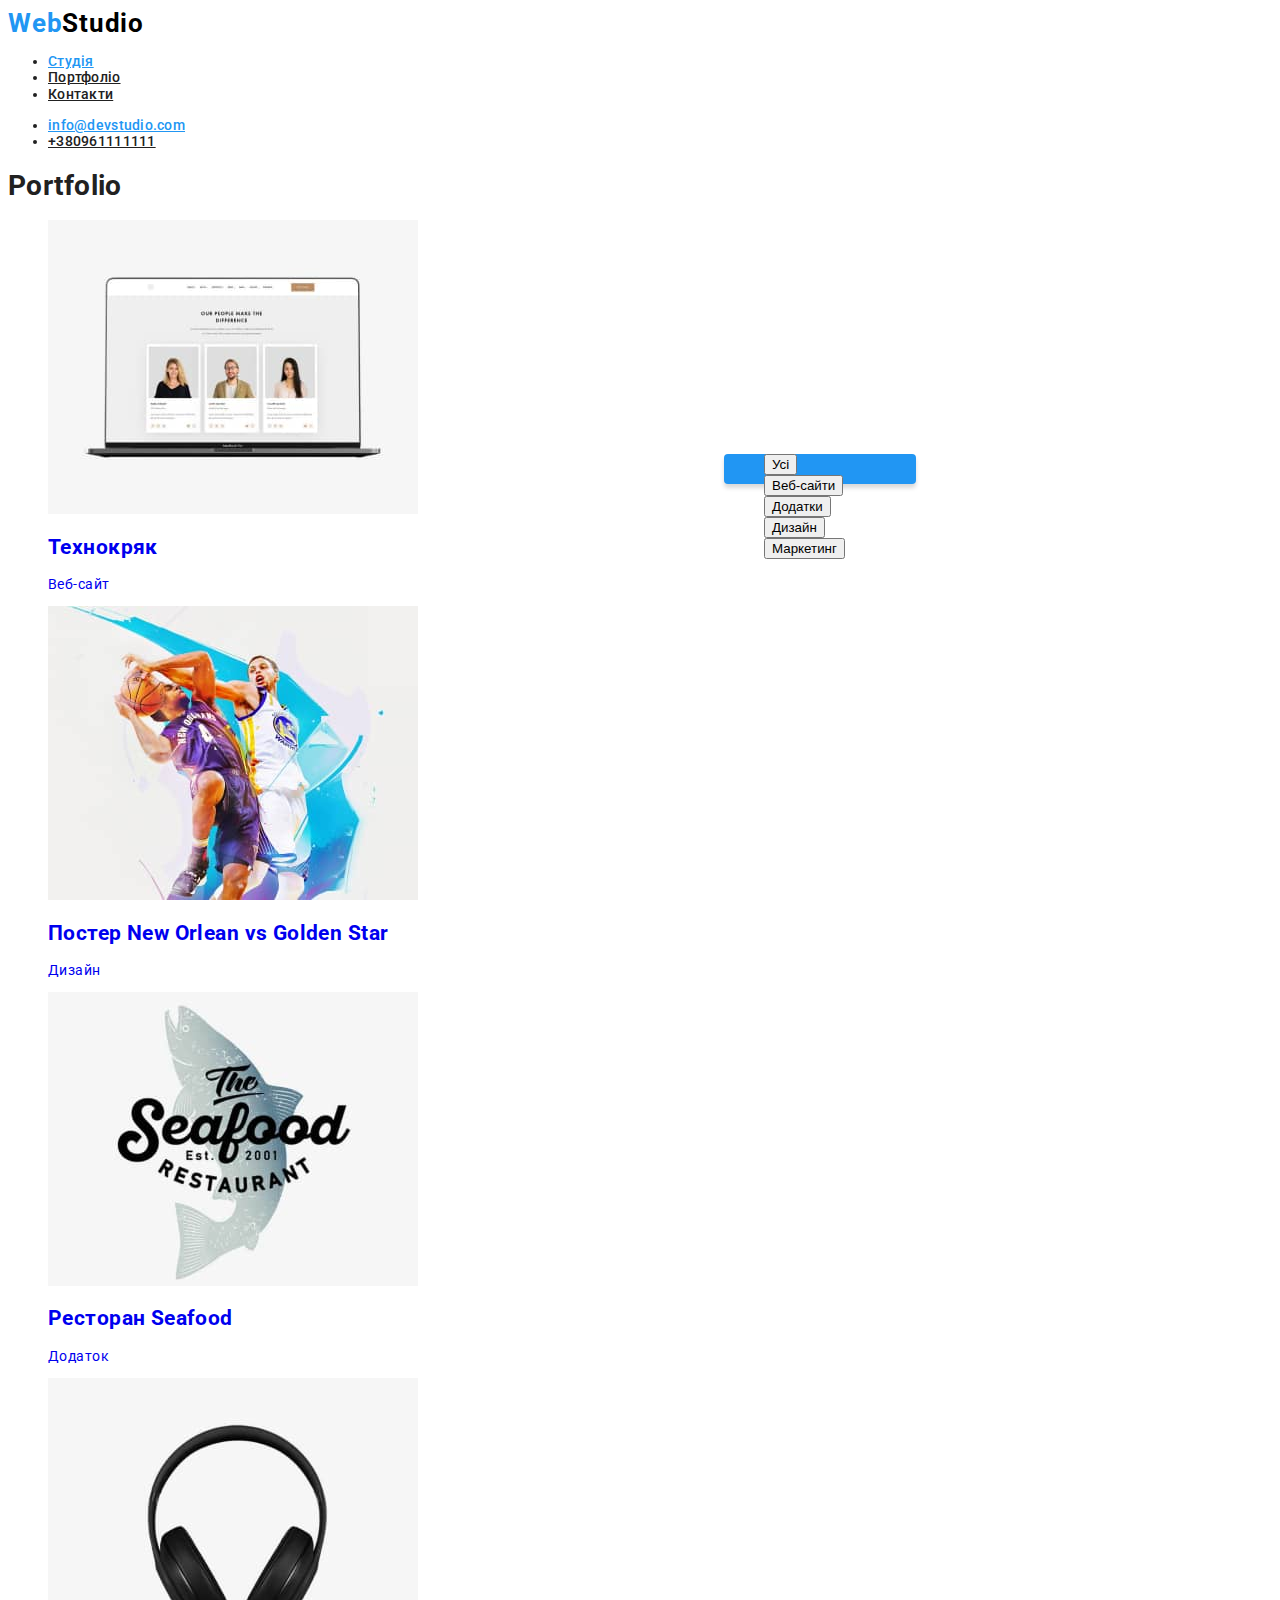
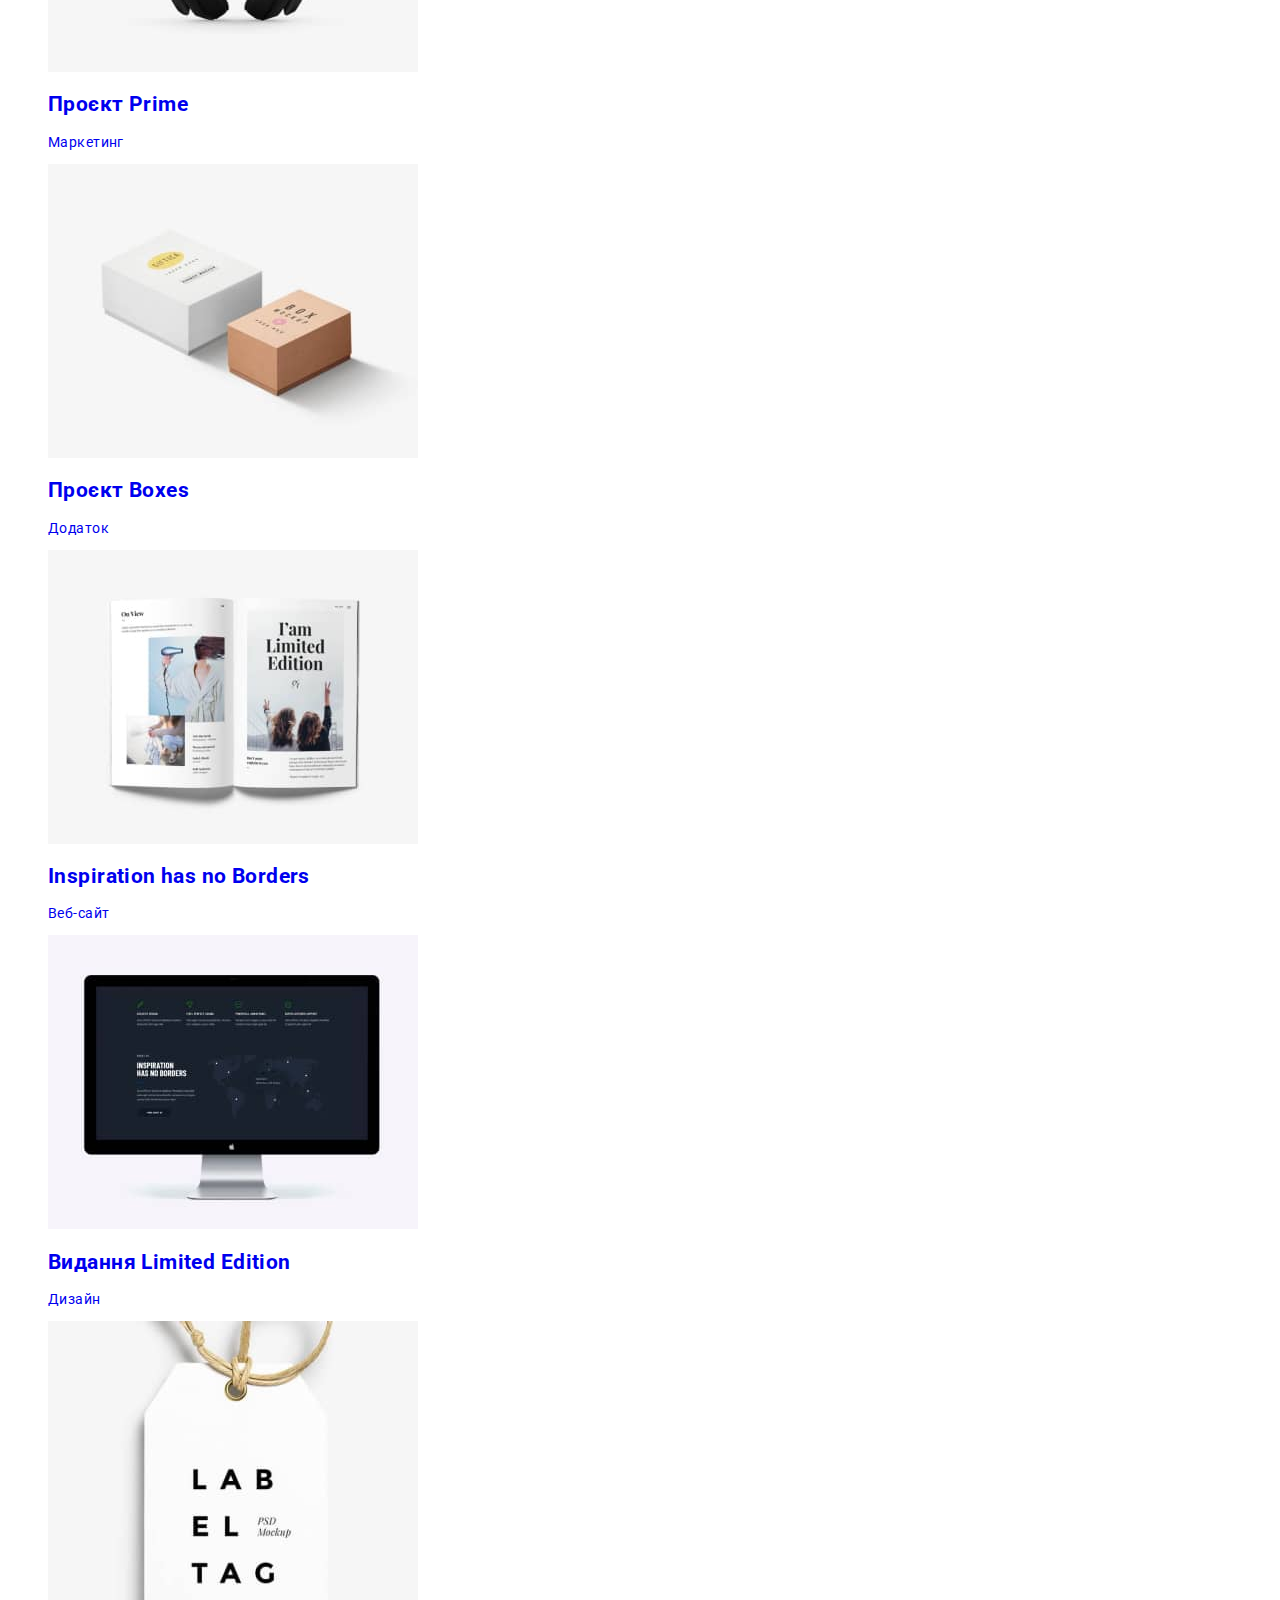
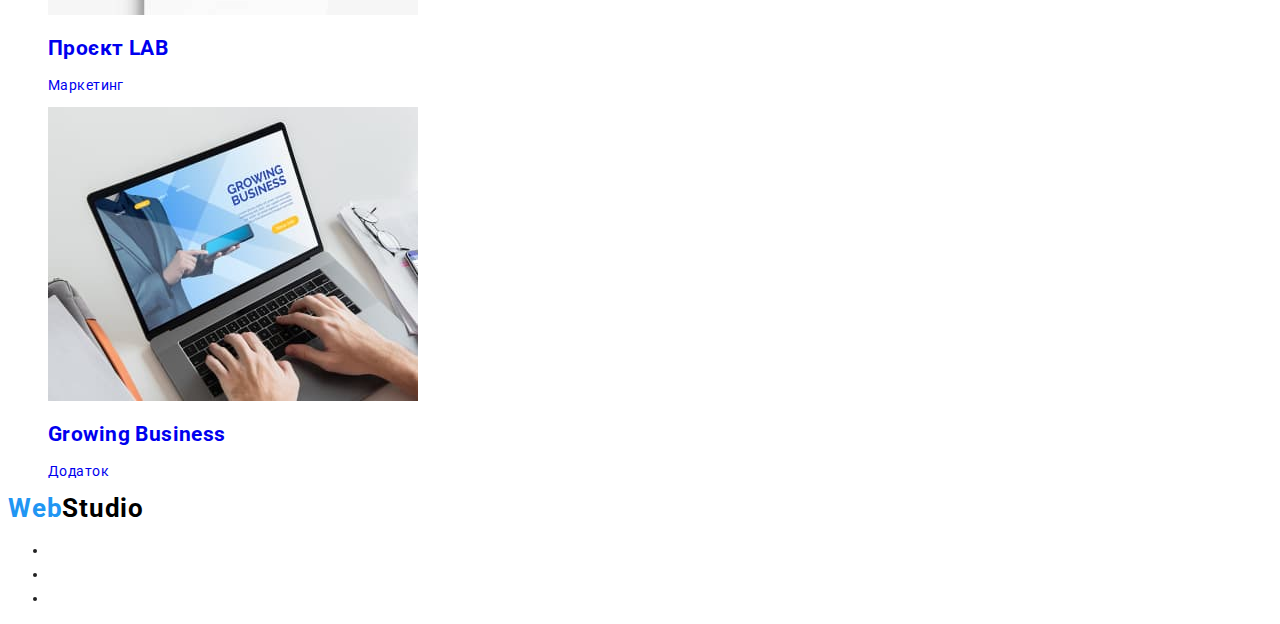
==== portfolio.html @ 4e63bd3e "new" ====
<!DOCTYPE html>
<html lang="en">
<head>
    <meta charset="UTF-8" />
    <meta http-equiv="X-UA-Compatible" content="IE=edge" />
    <meta name="viewport" content="width=device-width, initial-scale=1.0" />
    <title>WebStudio</title>
    <link rel="preconnect" href="https://fonts.googleapis.com" />
    <link rel="preconnect" href="https://fonts.gstatic.com" crossorigin />
    <link
        href="https://fonts.googleapis.com/css2?family=Raleway:wght@700&family=Roboto:wght@400;500;700;900&display=swap"
        rel="stylesheet" />
    <link rel="stylesheet" href="./css/style.css" />
</head>
<body>
    <header>
        <a class="logo" href='./index.html'>Web<span class="logoheader">Studio</span></a>
        <nav>
            <ul>
                <li><a class="lis-a" href="./index.html">Студія</a></li>
                <li><a class="lis-b" href="">Портфоліо</a></li>
                <li><a class="lis-b" href="">Контакти</a></li>
        </nav>
        <ul>
            <li><a class="lis-a" href="mailto:info@devstudio.com">info@devstudio.com</a></li>
            <li><a class="lis-b" href="tel:+380961111111">+380961111111</a></li>
        </ul>
    </header>
    <main>
        <section class="section-card link">
            <h1 class="visually-hidden">Portfolio</h1>
            <ul class="button list">
                <li><button type="button" class="button-card">Усі</button></li>
                <li><button type="button" class="button-card">Веб-сайти</button></li>
                <li><button type="button" class="button-card">Додатки</button></li>
                <li><button type="button" class="button-card">Дизайн</button></li>
                <li><button type="button" class="button-card">Маркетинг</button></li>
            </ul>
            <ul class="boxes list">
                <li class="boxes-top">
                    <a href="#" class="link">
                        <img src="./img/technoriak(1).jpg" alt="Technokrat" width="370" />
                        <h2 class="boxes-title">Технокряк</h2>
                        <p class="boxes-text">Веб-сайт</p>
                    </a>
                </li>
                <li class="boxes-top">
                    <a href="#" class="link">
                        <img src="./img/poster(1).jpg" alt="Poster" width="370" />
                        <h2 class="boxes-title">Постер New Orlean vs Golden Star</h2>
                        <p class="boxes-text">Дизайн</p>
                    </a>
                </li>
                <li class="boxes-top">
                    <a href="#" class="link">
                        <img src="./img/seafood(1).jpg" alt="Restaurant" width="370" />
                        <h2 class="boxes-title">Ресторан Seafood</h2>
                        <p class="boxes-text">Додаток</p>
                    </a>
                </li>
                <li class="boxes-top">
                    <a href="#" class="link">
                        <img src="./img/prime.jpg" alt="Headphone" width="370" />
                        <h2 class="boxes-title">Проєкт Prime</h2>
                        <p class="boxes-text">Маркетинг</p>
                    </a>
                </li>
                <li class="boxes-top">
                    <a href="#" class="link">
                        <img src="./img/boxes(1).jpg" alt="Box" width="370" />
                        <h2 class="boxes-title">Проєкт Boxes</h2>
                        <p class="boxes-text">Додаток</p>
                    </a>
                </li>
                <li class="boxes-top">
                    <a href="#" class="link">
                        <img src="./img/lemited(1).jpg" alt="Computer" width="370" />
                        <h2 class="boxes-title">Inspiration has no Borders</h2>
                        <p class="boxes-text">Веб-сайт</p>
                    </a>
                </li>
                <li class="boxes-top">
                    <a href="#" class="link">
                        <img src="./img/inspiration.jpg" alt="Edition" width="370" />
                        <h2 class="boxes-title">Видання Limited Edition</h2>
                        <p class="boxes-text">Дизайн</p>
                    </a>
                </li>
                <li class="boxes-top">
                    <a href="#" class="link">
                        <img src="./img/LAB.jpg" alt="Labet" width="370" />
                        <h2 class="boxes-title">Проєкт LAB</h2>
                        <p class="boxes-text">Маркетинг</p>
                    </a>
                </li>
                <li class="boxes-top">
                    <a href="#" class="link">
                        <img src="./img/Growing.jpg" alt="Laptop" width="370" />
                        <h2 class="boxes-title">Growing Business</h2>
                        <p class="boxes-text">Додаток</p>
                    </a>
                </li>
            </ul>
            </section>
            </main>
            <footer>
                <a class="logo" href='./index.html'>Web<span class="logoheader">Studio</span></a>
                <address>
                    <ul>
                        <li> <a class="street" href="https://goo.gl/maps/SQMBnQ5JrjQnpqjb7" target="_blank"
                                rel="noreferrer noopener">м. Київ, пр-т Лесі Українки,26</a></li>
                        <li><a class="contact" href="mailto:info@devstudio.com">info@devstudio.com</a></li>
                        <li><a class="contact" href="tel:+380961111111">+380961111111</a></li>
                    </ul>
                </address>
            </footer>
            </body>
          </html>
---- css/style.css ----
body {
    font-family: 'Roboto', sans-serif;
    background-color: #FFFFFF;
    color: #212121;
    font-size: 14px;
    letter-spacing: 0.03em;
}
/*HEADER*/
.link {
    text-decoration: none;
}
.list {
    list-style: none;
}
.logo {
        font-weight: 700;
        font-size: 26px;
        line-height: 31px;
        letter-spacing: 0.03em;
        color: #2196F3;
        text-decoration: none;
}
.logos {
    position: absolute;
        width: 145px;
        height: 31px;
        left: 215px;
        top: 24px;
} 
.logoheader {
        font-weight: 700;
        font-size: 26px;
        line-height: 31px;
        letter-spacing: 0.03em;
        color: #000000
}
.lis-p {
    position: absolute;
        width: 72px;
        height: 16px;
        left: 548px;
        top: 32px;
}
.lis-s {
    position: absolute;
        width: 45px;
        height: 16px;
        left: 453px;
        top: 32px;
}
.lis-b {
    font-weight: 500;
        font-size: 14px;
        line-height: 1.14;
        letter-spacing: 0.02em;
    color: #212121;
}
.contact-style {
    position: absolute;
        width: 64px;
        height: 16px;
        left: 670px;
        top: 32px;
}
.mail-s {
    position: absolute;
        width: 135px;
        height: 16px;
        left: 1078px;
        top: 32px;
}
.phone-s {
    position: absolute;
        width: 122px;
        height: 16px;
        left: 1263px;
        top: 32px;
}
.lis-a {
    font-weight: 500;
        font-size: 14px;
        line-height: 16px;
        letter-spacing: 0.02em;
    color: #2196F3;
}
.lis-c {
    font-weight: 500;
        font-size: 14px;
        line-height: 16px;
        letter-spacing: 0.02em;
    color: #757575;
    /*main*/
}
.efect {
    font-weight: 900;
        font-size: 44px;
        line-height: 60px;
        text-align: center;
        letter-spacing: 0.06em;
        text-transform: uppercase;
    color: #FFFFFF;
    position: absolute;
        width: 696px;
        height: 120px;
        left: 452px;
        top: 280px;
}
.main-s {
    position: absolute;
        width: 1600px;
        height: 600px;
        left: 0px;
        top: 80px;
    background: #2F303A;
}
.button {
    width: 216px;
        height: 50px;
        left: 692px;
        top: 430px;
        background: #2196F3;
        box-shadow: 0px 4px 4px rgba(0, 0, 0, 0.15);
        border-radius: 4px;
        cursor: pointer;
        position: absolute;
            width: 152px;
            height: 30px;
            left: 724px;
            top: 440px;
}
.benefits-atantion {
position: absolute;
    width: 270px;
    height: 16px;
    left: 215px;
    top: 774px;
    font-family: 'Roboto';
    font-style: normal;
    font-weight: 700;
    font-size: 14px;
    line-height: 16px;
    letter-spacing: 0.03em;
    text-transform: uppercase;
    color: #212121;
}
.about-benefits-atantion {
    position: absolute;
        width: 270px;
        height: 72px;
        left: 215px;
        top: 800px;
        font-family: 'Roboto';
        font-style: normal;
        font-weight: 400;
        font-size: 14px;
        line-height: 1,71px;
        /* or 171% */
        letter-spacing: 0.03em;
        color: #757575;
}
.benefits-t {
    position: absolute;
        width: 270px;
        height: 16px;
        left: 515px;
        top: 774px;
        font-family: 'Roboto';
        font-style: normal;
        font-weight: 700;
        font-size: 14px;
        line-height: 16px;
        letter-spacing: 0.03em;
        text-transform: uppercase;
        color: #212121;
}
.about-benefits-time {
    position: absolute;
        width: 270px;
        height: 48px;
        left: 515px;
        top: 800px;
    
        font-family: 'Roboto';
        font-style: normal;
        font-weight: 400;
        font-size: 14px;
        line-height: 24px;
        /* or 171% */
     letter-spacing: 0.03em;
     color: #757575;
}
.benefits-p {
position: absolute;
    width: 270px;
    height: 16px;
    left: 815px;
    top: 774px;
    font-family: 'Roboto';
    font-style: normal;
    font-weight: 700;
    font-size: 14px;
    line-height: 16px;
    letter-spacing: 0.03em;
    text-transform: uppercase;
    color: #212121;
}
.about-benefits-plan {
    position: absolute;
        width: 270px;
        height: 48px;
        left: 815px;
        top: 800px;
        font-family: 'Roboto';
        font-style: normal;
        font-weight: 400;
        font-size: 14px;
        line-height: 24px;
        /* or 171% */
    letter-spacing: 0.03em;
    color: #757575;
}
.benefits-tech {
    position: absolute;
        width: 270px;
        height: 16px;
        left: 1115px;
        top: 774px;
        font-family: 'Roboto';
        font-style: normal;
        font-weight: 700;
        font-size: 14px;
        line-height: 16px;
        letter-spacing: 0.03em;
        text-transform: uppercase;
        color: #212121;
}
.about-benefits-tech {
    position: absolute;
        width: 270px;
        height: 72px;
        left: 1115px;
        top: 800px;
    font-family: 'Roboto';
        font-style: normal;
        font-weight: 400;
        font-size: 14px;
        line-height: 24px;
        /* or 171% */
    letter-spacing: 0.03em;
    color: #757575;
}
.doing {
    position: absolute;
        width: 366px;
        height: 42px;
        left: 617px;
        top: 966px;
    font-family: 'Roboto';
        font-style: normal;
        font-weight: 700;
        font-size: 36px;
        line-height: 42px;
        text-align: center;
        letter-spacing: 0.03em;
    color: #212121;
}
.fot {
    position: absolute;
        width: 370px;
        height: 294px;
        left: 215px;
        top: 1058px;
    background: url(close-up-image-programer-working-his-desk-office_1098-18707.jpg);
        mix-blend-mode: normal;
}
.fot1 {
    position: absolute;
        width: 370px;
        height: 294px;
        left: 615px;
        top: 1058px;
     background: url(web-ui-designers-are-developing-application-smartphones-team-creators-is-working-interface-mobile-phones_8119-2713.jpg);
}
.fot2 {
    position: absolute;
        width: 370px;
        height: 294px;
        left: 1015px;
        top: 1058px;
     background: url(creative-artist-web-design-with-working-colour-selection-graphic-tablet_35674-1119.jpg);
}
.team-our {
position: absolute;
    width: 264px;
    height: 42px;
    left: 668px;
    top: 1540px;
font-family: 'Roboto';
    font-style: normal;
    font-weight: 700;
    font-size: 36px;
    line-height: 42px;
    text-align: center;
    letter-spacing: 0.03em;
color: #212121;
}
.ihor {
    position: absolute;
        width: 270px;
        height: 260px;
        left: 215px;
        top: 1632px;
    background: url(4853.jpg);
        border-radius: 0px;
}
.first-name-i {
    position: absolute;
        width: 129px;
        height: 19px;
        left: 286px;
        top: 1922px;
    font-family: 'Roboto';
        font-style: normal;
        font-weight: 500;
        font-size: 16px;
        line-height: 19px;
        /* identical to box height */
    text-align: center;
        letter-spacing: 0.03em;
    color: #212121;
}
.about-name-i {
position: absolute;
    width: 130px;
    height: 19px;
    left: 285px;
    top: 1951px;
font-family: 'Roboto';
    font-style: normal;
    font-weight: 400;
    font-size: 16px;
    line-height: 19px;
    /* identical to box height */
 text-align: center;
    letter-spacing: 0.03em;
 color: #757575;
}
.helga {
    position: absolute;
        width: 270px;
        height: 260px;
        left: 515px;
        top: 1632px;
    background: url(5844);
        border-radius: 0px;
}
.first-name-h {
    position: absolute;
        width: 104px;
        height: 19px;
        left: 598px;
        top: 1922px;
    font-family: 'Roboto';
        font-style: normal;
        font-weight: 500;
        font-size: 16px;
        line-height: 19px;
        /* identical to box height */
     text-align: center;
        letter-spacing: 0.03em;
     color: #212121;
}
.about-name-h {
    position: absolute;
        width: 147px;
        height: 19px;
        left: 577px;
        top: 1951px;
    font-family: 'Roboto';
        font-style: normal;
        font-weight: 400;
        font-size: 16px;
        line-height: 19px;
        /* identical to box height */
    text-align: center;
        letter-spacing: 0.03em;
    color: #757575;
}
.mykola {
    position: absolute;
        width: 270px;
        height: 260px;
        left: 815px;
        top: 1632px;
    background: url(16166.jpg);
        border-radius: 0px;
}
.first-name-m {
    position: absolute;
        width: 130px;
        height: 19px;
        left: 885px;
        top: 1922px;
    font-family: 'Roboto';
        font-style: normal;
        font-weight: 500;
        font-size: 16px;
        line-height: 19px;
        /* identical to box height */
    text-align: center;
        letter-spacing: 0.03em;
    color: #212121;
}
.about-name-m {
    position: absolute;
        width: 76px;
        height: 19px;
        left: 912px;
        top: 1951px;
    font-family: 'Roboto';
        font-style: normal;
        font-weight: 400;
        font-size: 16px;
        line-height: 19px;
        /* identical to box height */
     text-align: center;
        letter-spacing: 0.03em;
    color: #757575;
}
.myhailo {
    position: absolute;
        width: 270px;
        height: 260px;
        left: 1115px;
        top: 1632px;
    background: url(2968);
        border-radius: 0px;
}
.first-name-my {
    position: absolute;
        width: 145px;
        height: 19px;
        left: 1178px;
        top: 1922px;
    font-family: 'Roboto';
        font-style: normal;
        font-weight: 500;
        font-size: 16px;
        line-height: 19px;
        /* identical to box height */
    text-align: center;
        letter-spacing: 0.03em;
    color: #212121;
}
.about-name-my {
    position: absolute;
        width: 87px;
        height: 19px;
        left: 1207px;
        top: 1951px;
    font-family: 'Roboto';
        font-style: normal;
        font-weight: 400;
        font-size: 16px;
        line-height: 19px;
        /* identical to box height */
    text-align: center;
        letter-spacing: 0.03em;
    color: #757575;
}
    
/*FOOTER*/
.color-footer {
    position: absolute;
        width: 1600px;
        height: 252px;
        left: 0px;
        top: 2094px;
    background: #2F303A;
}
.street {
    font-weight: 400;
        font-size: 14px;
        line-height: 24px;
        letter-spacing: 0.03em;
    color: #FFFFFF;
}
.contact {
    font-weight: 400;
        font-size: 14px;
        line-height: 24px;
        letter-spacing: 0.03em;
    color: rgba(255, 255, 255, 0.6);
}
.street-s {
    position: absolute;
        width: 231px;
        height: 21px;
        left: 215px;
        top: 2205px;
    font-family: 'Roboto';
        font-style: normal;
        font-weight: 400;
        font-size: 14px;
        line-height: 24px;
        /* or 171% */
    letter-spacing: 0.03em;
    color: #FFFFFF;
}
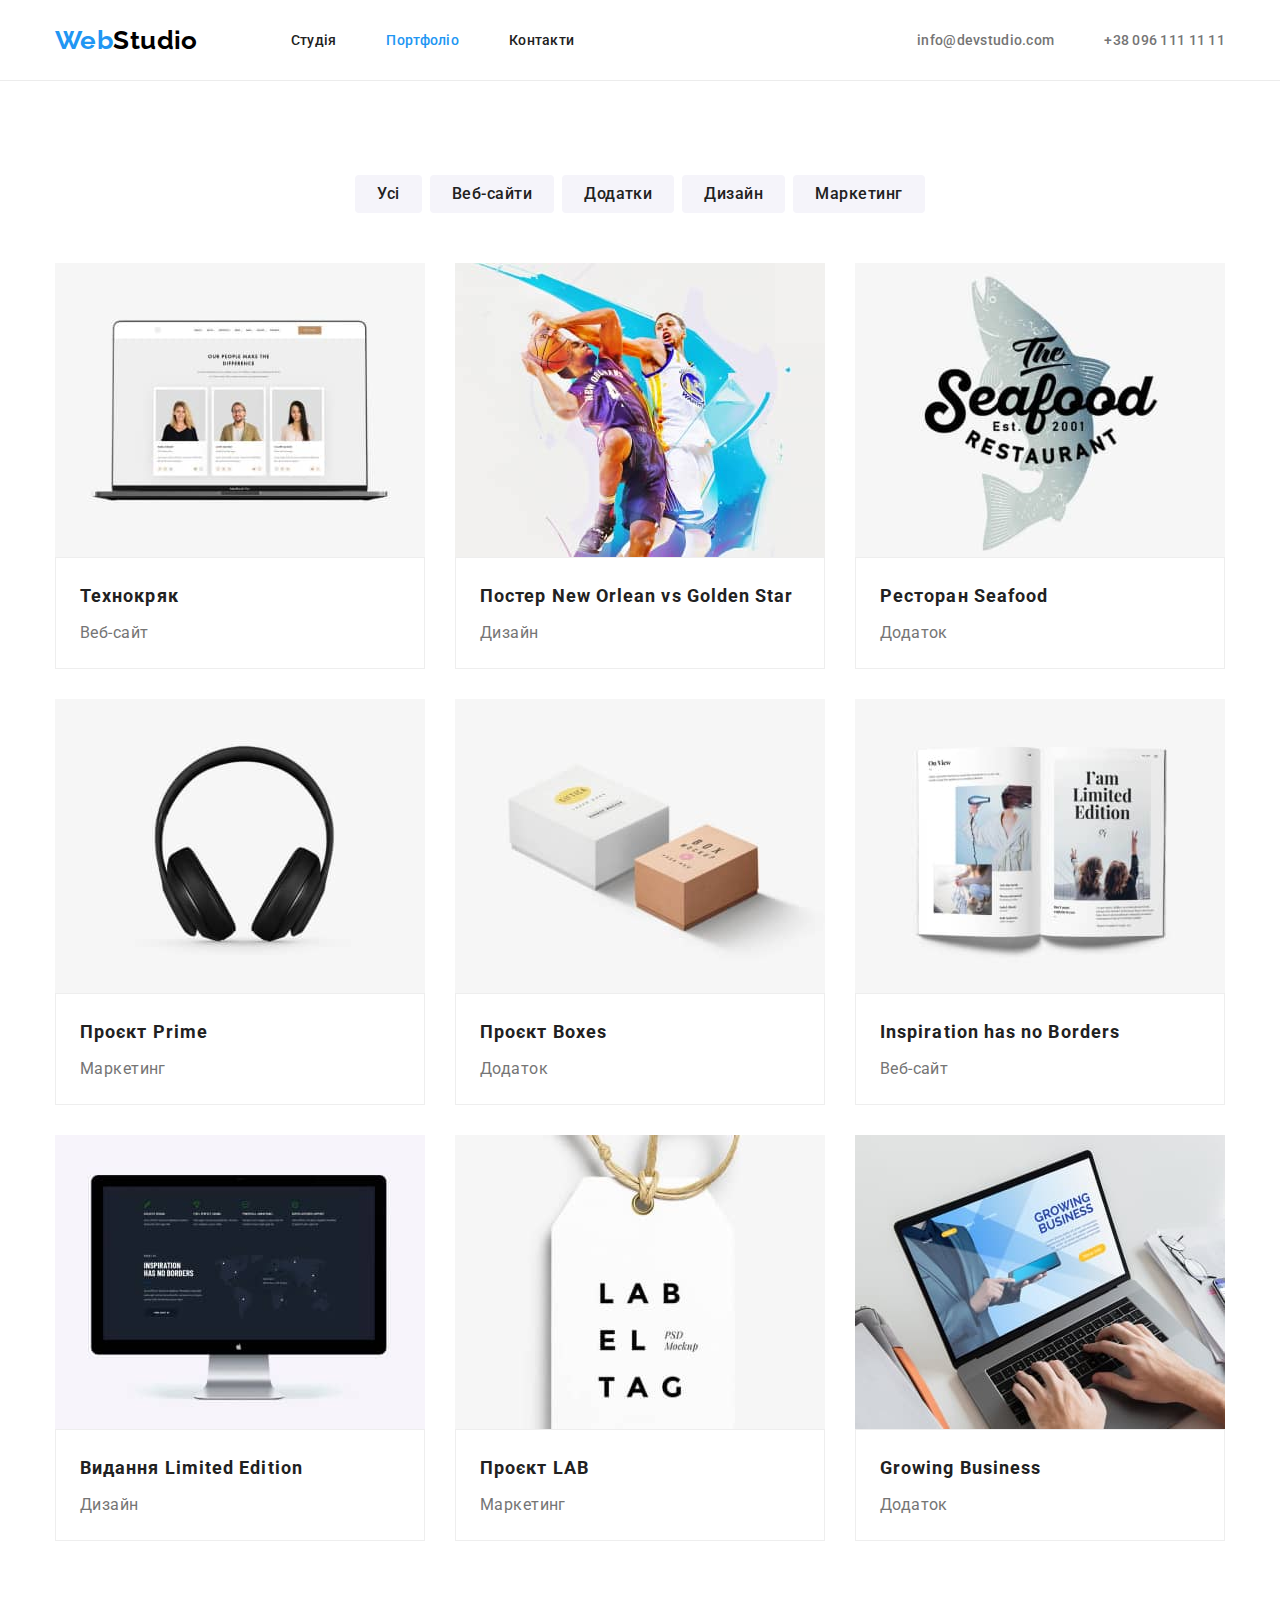
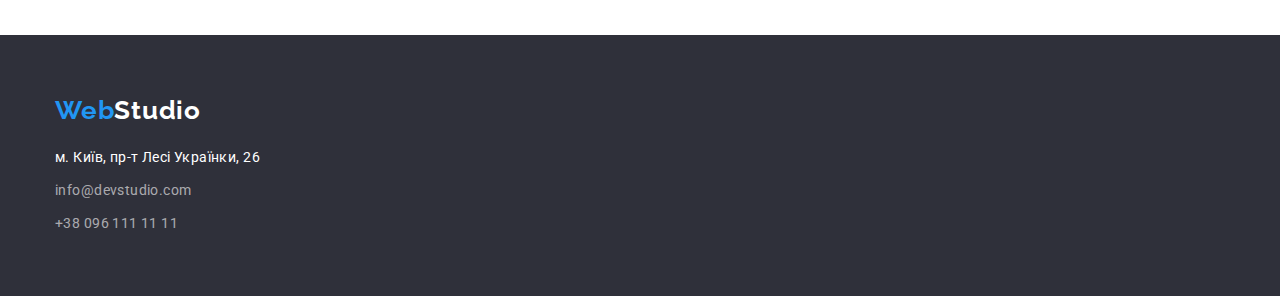
==== commit 83cc3ed1: "changess" ====
--- a/portfolio.html
+++ b/portfolio.html
@@ -1,5 +1,6 @@
 <!DOCTYPE html>
 <html lang="en">
+
 <head>
     <meta charset="UTF-8" />
     <meta http-equiv="X-UA-Compatible" content="IE=edge" />
@@ -11,108 +12,153 @@
         href="https://fonts.googleapis.com/css2?family=Raleway:wght@700&family=Roboto:wght@400;500;700;900&display=swap"
         rel="stylesheet" />
     <link rel="stylesheet" href="./css/style.css" />
+    <link rel="stylesheet" href="https://cdn.jsdelivr.net/npm/modern-normalize@1.1.0/modern-normalize.min.css" />
+    <link rel="stylesheet" href="./css/style.css" />
 </head>
+
 <body>
-    <header>
-        <a class="logo" href='./index.html'>Web<span class="logoheader">Studio</span></a>
-        <nav>
-            <ul>
-                <li><a class="lis-a" href="./index.html">Студія</a></li>
-                <li><a class="lis-b" href="">Портфоліо</a></li>
-                <li><a class="lis-b" href="">Контакти</a></li>
-        </nav>
-        <ul>
-            <li><a class="lis-a" href="mailto:info@devstudio.com">info@devstudio.com</a></li>
-            <li><a class="lis-b" href="tel:+380961111111">+380961111111</a></li>
+    <!--Header-->
+    <header class="header-site">
+        <div class="container mine-nav">
+            <nav class="nav-header">
+                <a class="logo link" lang="en" href="./index.html"><span class="web">Web</span>Studio</a>
+
+                <ul class="site-nav list">
+                    <li><a class="link" href="./index.html">Студія</a></li>
+                    <li><a class="link current" href="./portfolio.html">Портфоліо</a></li>
+                    <li><a class="link" href="">Контакти</a></li>
+                </ul>
+            </nav>
+            <ul class="site-contacts list">
+                <li>
+                    <a class="link" href="mailto:info@devstudio.com">info@devstudio.com</a>
+                </li>
+                <li><a class="link" href="tel:+380961111111">+38 096 111 11 11</a></li>
+        </div>
         </ul>
     </header>
+    <!--MAIN-->
     <main>
-        <section class="section-card link">
+        <!--Section 1-->
+        <section class="section">
             <h1 class="visually-hidden">Portfolio</h1>
-            <ul class="button list">
-                <li><button type="button" class="button-card">Усі</button></li>
-                <li><button type="button" class="button-card">Веб-сайти</button></li>
-                <li><button type="button" class="button-card">Додатки</button></li>
-                <li><button type="button" class="button-card">Дизайн</button></li>
-                <li><button type="button" class="button-card">Маркетинг</button></li>
-            </ul>
-            <ul class="boxes list">
-                <li class="boxes-top">
-                    <a href="#" class="link">
-                        <img src="./img/technoriak(1).jpg" alt="Technokrat" width="370" />
-                        <h2 class="boxes-title">Технокряк</h2>
-                        <p class="boxes-text">Веб-сайт</p>
-                    </a>
-                </li>
-                <li class="boxes-top">
-                    <a href="#" class="link">
-                        <img src="./img/poster(1).jpg" alt="Poster" width="370" />
-                        <h2 class="boxes-title">Постер New Orlean vs Golden Star</h2>
-                        <p class="boxes-text">Дизайн</p>
-                    </a>
-                </li>
-                <li class="boxes-top">
-                    <a href="#" class="link">
-                        <img src="./img/seafood(1).jpg" alt="Restaurant" width="370" />
-                        <h2 class="boxes-title">Ресторан Seafood</h2>
-                        <p class="boxes-text">Додаток</p>
-                    </a>
-                </li>
-                <li class="boxes-top">
-                    <a href="#" class="link">
-                        <img src="./img/prime.jpg" alt="Headphone" width="370" />
-                        <h2 class="boxes-title">Проєкт Prime</h2>
-                        <p class="boxes-text">Маркетинг</p>
-                    </a>
-                </li>
-                <li class="boxes-top">
-                    <a href="#" class="link">
-                        <img src="./img/boxes(1).jpg" alt="Box" width="370" />
-                        <h2 class="boxes-title">Проєкт Boxes</h2>
-                        <p class="boxes-text">Додаток</p>
-                    </a>
-                </li>
-                <li class="boxes-top">
-                    <a href="#" class="link">
-                        <img src="./img/lemited(1).jpg" alt="Computer" width="370" />
-                        <h2 class="boxes-title">Inspiration has no Borders</h2>
-                        <p class="boxes-text">Веб-сайт</p>
-                    </a>
-                </li>
-                <li class="boxes-top">
-                    <a href="#" class="link">
-                        <img src="./img/inspiration.jpg" alt="Edition" width="370" />
-                        <h2 class="boxes-title">Видання Limited Edition</h2>
-                        <p class="boxes-text">Дизайн</p>
-                    </a>
-                </li>
-                <li class="boxes-top">
-                    <a href="#" class="link">
-                        <img src="./img/LAB.jpg" alt="Labet" width="370" />
-                        <h2 class="boxes-title">Проєкт LAB</h2>
-                        <p class="boxes-text">Маркетинг</p>
-                    </a>
-                </li>
-                <li class="boxes-top">
-                    <a href="#" class="link">
-                        <img src="./img/Growing.jpg" alt="Laptop" width="370" />
-                        <h2 class="boxes-title">Growing Business</h2>
-                        <p class="boxes-text">Додаток</p>
-                    </a>
-                </li>
-            </ul>
-            </section>
-            </main>
-            <footer>
-                <a class="logo" href='./index.html'>Web<span class="logoheader">Studio</span></a>
-                <address>
-                    <ul>
-                        <li> <a class="street" href="https://goo.gl/maps/SQMBnQ5JrjQnpqjb7" target="_blank"
-                                rel="noreferrer noopener">м. Київ, пр-т Лесі Українки,26</a></li>
-                        <li><a class="contact" href="mailto:info@devstudio.com">info@devstudio.com</a></li>
-                        <li><a class="contact" href="tel:+380961111111">+380961111111</a></li>
-                    </ul>
-                </address>
-            </footer>
-            </body>
-          </html>+            <div class="container">
+                <ul class="button list">
+                    <li><button type="button" class="button-card">Усі</button></li>
+                    <li><button type="button" class="button-card">Веб-сайти</button></li>
+                    <li><button type="button" class="button-card">Додатки</button></li>
+                    <li><button type="button" class="button-card">Дизайн</button></li>
+                    <li><button type="button" class="button-card">Маркетинг</button></li>
+                </ul>
+                <!--<div class= "container">-->
+                <ul class="boxes list">
+                    <li class="boxes-top">
+                        <a href="#" class="link">
+                            <img src="./img/technoriak(1).jpg" alt="Technokrat" width="370" />
+                            <div class="card-content">
+                                <h2 class="boxes-title">Технокряк</h2>
+                                <p class="boxes-text">Веб-сайт</p>
+                            </div>
+                        </a>
+                    </li>
+                    <li class="boxes-top">
+                        <a href="#" class="link">
+                            <img src="./img/poster(1).jpg" alt="Poster" width="370" />
+                            <div class="card-content">
+                                <h2 class="boxes-title">Постер New Orlean vs Golden Star</h2>
+                                <p class="boxes-text">Дизайн</p>
+                            </div>
+                        </a>
+                    </li>
+                    <li class="boxes-top">
+                        <a href="#" class="link">
+                            <img src="./img/seafood(1).jpg" alt="Restaurant" width="370" />
+                            <div class="card-content">
+                                <h2 class="boxes-title">Ресторан Seafood</h2>
+                                <p class="boxes-text">Додаток</p>
+                            </div>
+                        </a>
+                    </li>
+                    <li class="boxes-top">
+                        <a href="#" class="link">
+                            <img src="./img/prime.jpg" alt="Headphone" width="370" />
+                            <div class="card-content">
+                                <h2 class="boxes-title">Проєкт Prime</h2>
+                                <p class="boxes-text">Маркетинг</p>
+                            </div>
+                        </a>
+                    </li>
+                    <li class="boxes-top">
+                        <a href="#" class="link">
+                            <img src="./img/boxes(1).jpg" alt="Box" width="370" />
+                            <div class="card-content">
+                                <h2 class="boxes-title">Проєкт Boxes</h2>
+                                <p class="boxes-text">Додаток</p>
+                            </div>
+                        </a>
+                    </li>
+                    <li class="boxes-top">
+                        <a href="#" class="link">
+                            <img src="./img/lemited(1).jpg" alt="Computer" width="370" />
+                            <div class="card-content">
+                                <h2 class="boxes-title">Inspiration has no Borders</h2>
+                                <p class="boxes-text">Веб-сайт</p>
+                            </div>
+                        </a>
+                    </li>
+                    <li class="boxes-top">
+                        <a href="#" class="link">
+                            <img src="./img/inspiration.jpg" alt="Edition" width="370" />
+                            <div class="card-content">
+                                <h2 class="boxes-title">Видання Limited Edition</h2>
+                                <p class="boxes-text">Дизайн</p>
+                            </div>
+                        </a>
+                    </li>
+                    <li class="boxes-top">
+                        <a href="#" class="link">
+                            <img src="./img/LAB.jpg" alt="Labet" width="370" />
+                            <div class="card-content">
+                                <h2 class="boxes-title">Проєкт LAB</h2>
+                                <p class="boxes-text">Маркетинг</p>
+                            </div>
+                        </a>
+                    </li>
+                    <li class="boxes-top">
+                        <a href="#" class="link">
+                            <img src="./img/Growing.jpg" alt="Laptop" width="370" />
+                            <div class="card-content">
+                                <h2 class="boxes-title">Growing Business</h2>
+                                <p class="boxes-text">Додаток</p>
+                            </div>
+                        </a>
+                    </li>
+                </ul>
+            </div>
+
+        </section>
+    </main>
+    <!--FOOTER-->
+    <footer class="footer-info">
+        <div class="container">
+            <a lang="en" href="./index.html" class="logo-footer link"><span class="footer-logo">Web</span>Studio</a>
+            <address class="add-full">
+                <ul class="footer-contakt list">
+                    <li class="item">
+                        <a class="footer-adr link" href="https://goo.gl/maps/CPtrU1FHBa2aNyZL9" target="_blank"
+                            rel="noopener noreferrer nofollow" class="link">м. Київ, пр-т Лесі Українки, 26</a>
+                    </li>
+                    <li class="item">
+                        <a class="footer-person link" href="mailto:info@devstudio.com"
+                            class="link">info@devstudio.com</a>
+                    </li>
+                    <li class="item">
+                        <a class="footer-person link" href="tel:+380961111111" class="link">+38 096 111 11 11</a>
+                    </li>
+                </ul>
+            </address>
+        </div>
+    </footer>
+</body>
+
+</html>--- a/css/style.css
+++ b/css/style.css
@@ -1,509 +1,412 @@
+.visually-hidden {
+    position: absolute;
+    width: 1px;
+    height: 1px;
+    margin: -1px;
+    border: 0;
+    padding: 0;
+
+    white-space: nowrap;
+    clip-path: inset(100%);
+    clip: rect(0 0 0 0);
+    overflow: hidden;
+}
+
+:root {
+    /* color */
+    --one-text-color: #212121;
+    --second-text-color: #757575;
+    --one-backgraund-color: #ffffff;
+    --second-backgraund-color: #f5f4fa;
+    --hero-bcg: #2f303a;
+    --akcent-color: #2196f3;
+    --second-akcent-color: #ffffff;
+    --card-bcg: #eeeeee;
+    --logo-color: #000000;
+    /* font */
+    --one-font-family: "Roboto", sans-serif;
+    --logo-font-style: "Raleway", sans-serif;
+    /* shadow */
+    --card-shadow: 0px 1px 3px rgba(0, 0, 0, 0.12),
+        0px 1px 1px rgba(0, 0, 0, 0.14),
+        0px 2px 1px rgba(0, 0, 0, 0.2);
+}
+
 body {
-    font-family: 'Roboto', sans-serif;
-    background-color: #FFFFFF;
-    color: #212121;
-    font-size: 14px;
-    letter-spacing: 0.03em;
-}
-/*HEADER*/
+    font-family: var(--one-font-family);
+    color: var(--one-text-color);
+    font-size: 14px;
+    letter-spacing: 0.03em;
+    background-color: var(--one-backgraund-color);
+}
+
+/* Утіліти */
+.list {
+    list-style: none;
+    padding-left: 0;
+    margin: 0;
+}
+
 .link {
     text-decoration: none;
 }
-.list {
-    list-style: none;
-}
+
+h1,
+h2,
+h3,
+h4,
+h5,
+h6,
+p,
+ul {
+    margin: 0;
+    padding-left: 0;
+}
+
+img {
+    display: block;
+    max-width: 100%;
+    height: auto;
+}
+
+.container {
+    width: 1200px;
+    margin: 0 auto;
+    padding: 0 15px;
+}
+
+.section {
+    padding-top: 94px;
+    padding-bottom: 94px;
+}
+
+.padding {
+    padding-bottom: 94px;
+}
+
+/* HEADER */
+.header-site {
+    border-bottom: 1px solid #ECECEC;
+}
+
+.nav-header {
+    display: flex;
+    align-items: center;
+}
+
+.container.mine-nav {
+    display: flex;
+    align-items: center;
+}
+
 .logo {
-        font-weight: 700;
-        font-size: 26px;
-        line-height: 31px;
-        letter-spacing: 0.03em;
-        color: #2196F3;
-        text-decoration: none;
-}
-.logos {
-    position: absolute;
-        width: 145px;
-        height: 31px;
-        left: 215px;
-        top: 24px;
-} 
-.logoheader {
-        font-weight: 700;
-        font-size: 26px;
-        line-height: 31px;
-        letter-spacing: 0.03em;
-        color: #000000
-}
-.lis-p {
-    position: absolute;
-        width: 72px;
-        height: 16px;
-        left: 548px;
-        top: 32px;
-}
-.lis-s {
-    position: absolute;
-        width: 45px;
-        height: 16px;
-        left: 453px;
-        top: 32px;
-}
-.lis-b {
+    align-items: center;
+
+    font-family: var(--logo-font-style);
+    font-weight: 700;
+    font-size: 26px;
+    line-height: 1.192;
+    color: var(--logo-color);
+}
+
+.web {
+    color: var(--akcent-color);
+}
+
+.site-nav {
+    display: flex;
+    padding-top: 32px;
+    padding-bottom: 32px;
+    margin-left: 93px;
+    gap: 50px;
+}
+
+.site-contacts {
+    display: flex;
+    margin-left: auto;
+    gap: 50px;
+}
+
+.site-nav .link {
     font-weight: 500;
-        font-size: 14px;
-        line-height: 1.14;
-        letter-spacing: 0.02em;
-    color: #212121;
-}
-.contact-style {
-    position: absolute;
-        width: 64px;
-        height: 16px;
-        left: 670px;
-        top: 32px;
-}
-.mail-s {
-    position: absolute;
-        width: 135px;
-        height: 16px;
-        left: 1078px;
-        top: 32px;
-}
-.phone-s {
-    position: absolute;
-        width: 122px;
-        height: 16px;
-        left: 1263px;
-        top: 32px;
-}
-.lis-a {
+    font-size: 14px;
+    line-height: 1.142;
+    letter-spacing: 0.02em;
+    color: var(--one-text-color);
+}
+
+.site-nav .link:hover,
+.site-nav .link:focus {
+    color: var(--akcent-color);
+}
+
+.site-nav>.item:not(:last-child) {
+    gap: 50px;
+}
+
+.site-contacts>.item:not(:last-child) {
+    gap: 50px;
+}
+
+a.link.current {
+    color: var(--akcent-color);
+}
+
+.site-contacts .link {
     font-weight: 500;
-        font-size: 14px;
-        line-height: 16px;
-        letter-spacing: 0.02em;
-    color: #2196F3;
-}
-.lis-c {
+    font-size: 14px;
+    line-height: 1.142;
+    letter-spacing: 0.02em;
+    color: var(--second-text-color);
+}
+
+.site-contacts .link:hover,
+.site-contacts .link:focus {
+    color: var(--akcent-color);
+}
+
+/* Hero  */
+.hero {
+
+    background-color: var(--hero-bcg);
+    text-align: center;
+    padding-top: 200px;
+    padding-bottom: 200px;
+}
+
+.title-hero {
+    width: 696px;
+    margin: 0 auto;
+    margin-bottom: 30px;
+    font-weight: 900;
+    font-size: 44px;
+    line-height: 1.363;
+    letter-spacing: 0.06em;
+    text-transform: uppercase;
+    color: var(--second-akcent-color);
+}
+
+.button-hero {
+    margin-bottom: 0;
+    text-align: center;
+    min-width: 216px;
+    padding: 10px 32px;
+    border-radius: 4px;
+    font-family: inherit;
+    font-weight: 700;
+    font-size: 16px;
+    line-height: 1.875;
+    letter-spacing: 0.06em;
+    color: var(--second-akcent-color);
+    background-color: var(--akcent-color);
+    cursor: pointer;
+    border: none;
+    box-shadow: 0px 4px 4px rgba(0, 0, 0, 0.15);
+}
+
+.benefits-item {
+    display: flex;
+    padding: 94px. 0;
+}
+
+.benefits-item .item+.item {
+    margin-left: 30px;
+}
+
+.title-three {
+    margin-bottom: 10px;
+    font-weight: 700;
+    font-size: 14px;
+    line-height: 1.142;
+    text-transform: uppercase;
+}
+
+.text {
+    line-height: 1.714;
+    color: var(--second-text-color);
+}
+
+.ofers-item {
+    display: flex;
+}
+
+.ofers-item>.item:not(:last-child) {
+    margin-right: 30px;
+}
+
+.section-title {
+    margin-bottom: 50px;
+    font-weight: 700;
+    font-size: 36px;
+    line-height: 1.166;
+    text-align: center;
+    letter-spacing: 0.03em;
+}
+
+.section.team {
+    background: var(--second-backgraund-color);
+    padding-top: 94px;
+}
+
+.team-card {
+    background-color: var(--second-akcent-color);
+    box-shadow: var(--card-shadow);
+    border-radius: 0px 0px 4px 4px;
+}
+
+.team-item {
+    display: flex;
+}
+
+.team-item>.team-card:not(:last-child) {
+    margin-right: 30px;
+}
+
+.team-content {
+    padding-top: 30px;
+    padding-bottom: 30px;
+}
+
+.title-name {
+    margin-bottom: 10px;
+    font-size: 16px;
     font-weight: 500;
-        font-size: 14px;
-        line-height: 16px;
-        letter-spacing: 0.02em;
-    color: #757575;
-    /*main*/
-}
-.efect {
-    font-weight: 900;
-        font-size: 44px;
-        line-height: 60px;
-        text-align: center;
-        letter-spacing: 0.06em;
-        text-transform: uppercase;
-    color: #FFFFFF;
-    position: absolute;
-        width: 696px;
-        height: 120px;
-        left: 452px;
-        top: 280px;
-}
-.main-s {
-    position: absolute;
-        width: 1600px;
-        height: 600px;
-        left: 0px;
-        top: 80px;
-    background: #2F303A;
-}
+    line-height: 1.187;
+    text-align: center;
+    letter-spacing: 0.03em;
+}
+
+.team-text {
+    font-size: 16px;
+    line-height: 1.187;
+    text-align: center;
+    letter-spacing: 0.03em;
+    color: var(--second-text-color);
+}
+
+.footer-info {
+    background-color: var(--hero-bcg);
+    padding-top: 60px;
+    padding-bottom: 60px;
+}
+
+.footer-contakt {
+    display: block;
+}
+
+.footer-contakt>.item:not(:last-child) {
+    margin-bottom: 9px;
+}
+
+.logo-footer {
+    font-family: var(--logo-font-style);
+    font-weight: 700;
+    font-size: 26px;
+    line-height: 1.192;
+    letter-spacing: 0.03em;
+    color: var(--second-akcent-color);
+}
+
+.footer-logo {
+    color: var(--akcent-color);
+}
+
+.add-full {
+    margin-top: 20px;
+}
+
+.footer-adr {
+    font-style: normal;
+    font-size: 14px;
+    line-height: 1.714;
+    letter-spacing: 0.03em;
+    color: #ffffff;
+}
+
+.footer-adr:hover,
+.footer-adr:focus {
+    color: var(--akcent-color);
+}
+
+.footer-person {
+    font-style: normal;
+    font-size: 14px;
+    line-height: 1.714;
+    letter-spacing: 0.03em;
+    color: rgba(255, 255, 255, 0.6);
+}
+
+.footer-person:hover,
+.footer-person:focus {
+    color: var(--akcent-color);
+}
+
+/* Сторінка 2 */
+.button-card {
+    text-align: center;
+    padding: 6px 22px;
+
+    font-family: var(--one-font-family);
+    font-weight: 500;
+    font-size: 16px;
+    line-height: 1.625;
+    letter-spacing: 0.03em;
+    color: var(--one-text-color);
+    background-color: var(--second-backgraund-color);
+    cursor: pointer;
+    border-radius: 4px;
+    border: none;
+}
+
+.button-card:hover,
+.button-card:focus {
+    color: var(--second-akcent-color);
+    background-color: var(--akcent-color);
+}
+
 .button {
-    width: 216px;
-        height: 50px;
-        left: 692px;
-        top: 430px;
-        background: #2196F3;
-        box-shadow: 0px 4px 4px rgba(0, 0, 0, 0.15);
-        border-radius: 4px;
-        cursor: pointer;
-        position: absolute;
-            width: 152px;
-            height: 30px;
-            left: 724px;
-            top: 440px;
-}
-.benefits-atantion {
-position: absolute;
-    width: 270px;
-    height: 16px;
-    left: 215px;
-    top: 774px;
-    font-family: 'Roboto';
-    font-style: normal;
-    font-weight: 700;
-    font-size: 14px;
-    line-height: 16px;
-    letter-spacing: 0.03em;
-    text-transform: uppercase;
-    color: #212121;
-}
-.about-benefits-atantion {
-    position: absolute;
-        width: 270px;
-        height: 72px;
-        left: 215px;
-        top: 800px;
-        font-family: 'Roboto';
-        font-style: normal;
-        font-weight: 400;
-        font-size: 14px;
-        line-height: 1,71px;
-        /* or 171% */
-        letter-spacing: 0.03em;
-        color: #757575;
-}
-.benefits-t {
-    position: absolute;
-        width: 270px;
-        height: 16px;
-        left: 515px;
-        top: 774px;
-        font-family: 'Roboto';
-        font-style: normal;
-        font-weight: 700;
-        font-size: 14px;
-        line-height: 16px;
-        letter-spacing: 0.03em;
-        text-transform: uppercase;
-        color: #212121;
-}
-.about-benefits-time {
-    position: absolute;
-        width: 270px;
-        height: 48px;
-        left: 515px;
-        top: 800px;
-    
-        font-family: 'Roboto';
-        font-style: normal;
-        font-weight: 400;
-        font-size: 14px;
-        line-height: 24px;
-        /* or 171% */
-     letter-spacing: 0.03em;
-     color: #757575;
-}
-.benefits-p {
-position: absolute;
-    width: 270px;
-    height: 16px;
-    left: 815px;
-    top: 774px;
-    font-family: 'Roboto';
-    font-style: normal;
-    font-weight: 700;
-    font-size: 14px;
-    line-height: 16px;
-    letter-spacing: 0.03em;
-    text-transform: uppercase;
-    color: #212121;
-}
-.about-benefits-plan {
-    position: absolute;
-        width: 270px;
-        height: 48px;
-        left: 815px;
-        top: 800px;
-        font-family: 'Roboto';
-        font-style: normal;
-        font-weight: 400;
-        font-size: 14px;
-        line-height: 24px;
-        /* or 171% */
-    letter-spacing: 0.03em;
-    color: #757575;
-}
-.benefits-tech {
-    position: absolute;
-        width: 270px;
-        height: 16px;
-        left: 1115px;
-        top: 774px;
-        font-family: 'Roboto';
-        font-style: normal;
-        font-weight: 700;
-        font-size: 14px;
-        line-height: 16px;
-        letter-spacing: 0.03em;
-        text-transform: uppercase;
-        color: #212121;
-}
-.about-benefits-tech {
-    position: absolute;
-        width: 270px;
-        height: 72px;
-        left: 1115px;
-        top: 800px;
-    font-family: 'Roboto';
-        font-style: normal;
-        font-weight: 400;
-        font-size: 14px;
-        line-height: 24px;
-        /* or 171% */
-    letter-spacing: 0.03em;
-    color: #757575;
-}
-.doing {
-    position: absolute;
-        width: 366px;
-        height: 42px;
-        left: 617px;
-        top: 966px;
-    font-family: 'Roboto';
-        font-style: normal;
-        font-weight: 700;
-        font-size: 36px;
-        line-height: 42px;
-        text-align: center;
-        letter-spacing: 0.03em;
-    color: #212121;
-}
-.fot {
-    position: absolute;
-        width: 370px;
-        height: 294px;
-        left: 215px;
-        top: 1058px;
-    background: url(close-up-image-programer-working-his-desk-office_1098-18707.jpg);
-        mix-blend-mode: normal;
-}
-.fot1 {
-    position: absolute;
-        width: 370px;
-        height: 294px;
-        left: 615px;
-        top: 1058px;
-     background: url(web-ui-designers-are-developing-application-smartphones-team-creators-is-working-interface-mobile-phones_8119-2713.jpg);
-}
-.fot2 {
-    position: absolute;
-        width: 370px;
-        height: 294px;
-        left: 1015px;
-        top: 1058px;
-     background: url(creative-artist-web-design-with-working-colour-selection-graphic-tablet_35674-1119.jpg);
-}
-.team-our {
-position: absolute;
-    width: 264px;
-    height: 42px;
-    left: 668px;
-    top: 1540px;
-font-family: 'Roboto';
-    font-style: normal;
-    font-weight: 700;
-    font-size: 36px;
-    line-height: 42px;
-    text-align: center;
-    letter-spacing: 0.03em;
-color: #212121;
-}
-.ihor {
-    position: absolute;
-        width: 270px;
-        height: 260px;
-        left: 215px;
-        top: 1632px;
-    background: url(4853.jpg);
-        border-radius: 0px;
-}
-.first-name-i {
-    position: absolute;
-        width: 129px;
-        height: 19px;
-        left: 286px;
-        top: 1922px;
-    font-family: 'Roboto';
-        font-style: normal;
-        font-weight: 500;
-        font-size: 16px;
-        line-height: 19px;
-        /* identical to box height */
-    text-align: center;
-        letter-spacing: 0.03em;
-    color: #212121;
-}
-.about-name-i {
-position: absolute;
-    width: 130px;
-    height: 19px;
-    left: 285px;
-    top: 1951px;
-font-family: 'Roboto';
-    font-style: normal;
-    font-weight: 400;
+    display: flex;
+    justify-content: center;
+    margin-bottom: 50px;
+    gap: 8px;
+}
+
+.button>.item:not(:last-child) {
+    margin-right: 8px;
+}
+
+.boxes {
+    display: flex;
+    flex-wrap: wrap;
+
+    margin-left: -30px;
+    margin-top: -30px;
+}
+
+.boxes>.boxes-top {
+    flex-basis: calc(100% / 3 - 30px);
+    margin-left: 30px;
+    margin-top: 30px;
+}
+
+.boxes-title {
+    margin-bottom: 0;
+    font-weight: 700;
+    font-size: 18px;
+    line-height: 2;
+    letter-spacing: 0.06em;
+    color: var(--one-text-color);
+}
+
+.boxes-text {
+    margin-bottom: 0;
+    margin-top: 4px;
     font-size: 16px;
-    line-height: 19px;
-    /* identical to box height */
- text-align: center;
-    letter-spacing: 0.03em;
- color: #757575;
-}
-.helga {
-    position: absolute;
-        width: 270px;
-        height: 260px;
-        left: 515px;
-        top: 1632px;
-    background: url(5844);
-        border-radius: 0px;
-}
-.first-name-h {
-    position: absolute;
-        width: 104px;
-        height: 19px;
-        left: 598px;
-        top: 1922px;
-    font-family: 'Roboto';
-        font-style: normal;
-        font-weight: 500;
-        font-size: 16px;
-        line-height: 19px;
-        /* identical to box height */
-     text-align: center;
-        letter-spacing: 0.03em;
-     color: #212121;
-}
-.about-name-h {
-    position: absolute;
-        width: 147px;
-        height: 19px;
-        left: 577px;
-        top: 1951px;
-    font-family: 'Roboto';
-        font-style: normal;
-        font-weight: 400;
-        font-size: 16px;
-        line-height: 19px;
-        /* identical to box height */
-    text-align: center;
-        letter-spacing: 0.03em;
-    color: #757575;
-}
-.mykola {
-    position: absolute;
-        width: 270px;
-        height: 260px;
-        left: 815px;
-        top: 1632px;
-    background: url(16166.jpg);
-        border-radius: 0px;
-}
-.first-name-m {
-    position: absolute;
-        width: 130px;
-        height: 19px;
-        left: 885px;
-        top: 1922px;
-    font-family: 'Roboto';
-        font-style: normal;
-        font-weight: 500;
-        font-size: 16px;
-        line-height: 19px;
-        /* identical to box height */
-    text-align: center;
-        letter-spacing: 0.03em;
-    color: #212121;
-}
-.about-name-m {
-    position: absolute;
-        width: 76px;
-        height: 19px;
-        left: 912px;
-        top: 1951px;
-    font-family: 'Roboto';
-        font-style: normal;
-        font-weight: 400;
-        font-size: 16px;
-        line-height: 19px;
-        /* identical to box height */
-     text-align: center;
-        letter-spacing: 0.03em;
-    color: #757575;
-}
-.myhailo {
-    position: absolute;
-        width: 270px;
-        height: 260px;
-        left: 1115px;
-        top: 1632px;
-    background: url(2968);
-        border-radius: 0px;
-}
-.first-name-my {
-    position: absolute;
-        width: 145px;
-        height: 19px;
-        left: 1178px;
-        top: 1922px;
-    font-family: 'Roboto';
-        font-style: normal;
-        font-weight: 500;
-        font-size: 16px;
-        line-height: 19px;
-        /* identical to box height */
-    text-align: center;
-        letter-spacing: 0.03em;
-    color: #212121;
-}
-.about-name-my {
-    position: absolute;
-        width: 87px;
-        height: 19px;
-        left: 1207px;
-        top: 1951px;
-    font-family: 'Roboto';
-        font-style: normal;
-        font-weight: 400;
-        font-size: 16px;
-        line-height: 19px;
-        /* identical to box height */
-    text-align: center;
-        letter-spacing: 0.03em;
-    color: #757575;
-}
-    
-/*FOOTER*/
-.color-footer {
-    position: absolute;
-        width: 1600px;
-        height: 252px;
-        left: 0px;
-        top: 2094px;
-    background: #2F303A;
-}
-.street {
-    font-weight: 400;
-        font-size: 14px;
-        line-height: 24px;
-        letter-spacing: 0.03em;
-    color: #FFFFFF;
-}
-.contact {
-    font-weight: 400;
-        font-size: 14px;
-        line-height: 24px;
-        letter-spacing: 0.03em;
-    color: rgba(255, 255, 255, 0.6);
-}
-.street-s {
-    position: absolute;
-        width: 231px;
-        height: 21px;
-        left: 215px;
-        top: 2205px;
-    font-family: 'Roboto';
-        font-style: normal;
-        font-weight: 400;
-        font-size: 14px;
-        line-height: 24px;
-        /* or 171% */
-    letter-spacing: 0.03em;
-    color: #FFFFFF;
-}
+    line-height: 1.875;
+    color: var(--second-text-color);
+}
+
+.card-content {
+    padding: 20px 24px;
+    border: 1px solid #EEEEEE;
+}--- a/css/style.css
+++ b/css/style.css
@@ -1,509 +1,412 @@
+.visually-hidden {
+    position: absolute;
+    width: 1px;
+    height: 1px;
+    margin: -1px;
+    border: 0;
+    padding: 0;
+
+    white-space: nowrap;
+    clip-path: inset(100%);
+    clip: rect(0 0 0 0);
+    overflow: hidden;
+}
+
+:root {
+    /* color */
+    --one-text-color: #212121;
+    --second-text-color: #757575;
+    --one-backgraund-color: #ffffff;
+    --second-backgraund-color: #f5f4fa;
+    --hero-bcg: #2f303a;
+    --akcent-color: #2196f3;
+    --second-akcent-color: #ffffff;
+    --card-bcg: #eeeeee;
+    --logo-color: #000000;
+    /* font */
+    --one-font-family: "Roboto", sans-serif;
+    --logo-font-style: "Raleway", sans-serif;
+    /* shadow */
+    --card-shadow: 0px 1px 3px rgba(0, 0, 0, 0.12),
+        0px 1px 1px rgba(0, 0, 0, 0.14),
+        0px 2px 1px rgba(0, 0, 0, 0.2);
+}
+
 body {
-    font-family: 'Roboto', sans-serif;
-    background-color: #FFFFFF;
-    color: #212121;
-    font-size: 14px;
-    letter-spacing: 0.03em;
-}
-/*HEADER*/
+    font-family: var(--one-font-family);
+    color: var(--one-text-color);
+    font-size: 14px;
+    letter-spacing: 0.03em;
+    background-color: var(--one-backgraund-color);
+}
+
+/* Утіліти */
+.list {
+    list-style: none;
+    padding-left: 0;
+    margin: 0;
+}
+
 .link {
     text-decoration: none;
 }
-.list {
-    list-style: none;
-}
+
+h1,
+h2,
+h3,
+h4,
+h5,
+h6,
+p,
+ul {
+    margin: 0;
+    padding-left: 0;
+}
+
+img {
+    display: block;
+    max-width: 100%;
+    height: auto;
+}
+
+.container {
+    width: 1200px;
+    margin: 0 auto;
+    padding: 0 15px;
+}
+
+.section {
+    padding-top: 94px;
+    padding-bottom: 94px;
+}
+
+.padding {
+    padding-bottom: 94px;
+}
+
+/* HEADER */
+.header-site {
+    border-bottom: 1px solid #ECECEC;
+}
+
+.nav-header {
+    display: flex;
+    align-items: center;
+}
+
+.container.mine-nav {
+    display: flex;
+    align-items: center;
+}
+
 .logo {
-        font-weight: 700;
-        font-size: 26px;
-        line-height: 31px;
-        letter-spacing: 0.03em;
-        color: #2196F3;
-        text-decoration: none;
-}
-.logos {
-    position: absolute;
-        width: 145px;
-        height: 31px;
-        left: 215px;
-        top: 24px;
-} 
-.logoheader {
-        font-weight: 700;
-        font-size: 26px;
-        line-height: 31px;
-        letter-spacing: 0.03em;
-        color: #000000
-}
-.lis-p {
-    position: absolute;
-        width: 72px;
-        height: 16px;
-        left: 548px;
-        top: 32px;
-}
-.lis-s {
-    position: absolute;
-        width: 45px;
-        height: 16px;
-        left: 453px;
-        top: 32px;
-}
-.lis-b {
+    align-items: center;
+
+    font-family: var(--logo-font-style);
+    font-weight: 700;
+    font-size: 26px;
+    line-height: 1.192;
+    color: var(--logo-color);
+}
+
+.web {
+    color: var(--akcent-color);
+}
+
+.site-nav {
+    display: flex;
+    padding-top: 32px;
+    padding-bottom: 32px;
+    margin-left: 93px;
+    gap: 50px;
+}
+
+.site-contacts {
+    display: flex;
+    margin-left: auto;
+    gap: 50px;
+}
+
+.site-nav .link {
     font-weight: 500;
-        font-size: 14px;
-        line-height: 1.14;
-        letter-spacing: 0.02em;
-    color: #212121;
-}
-.contact-style {
-    position: absolute;
-        width: 64px;
-        height: 16px;
-        left: 670px;
-        top: 32px;
-}
-.mail-s {
-    position: absolute;
-        width: 135px;
-        height: 16px;
-        left: 1078px;
-        top: 32px;
-}
-.phone-s {
-    position: absolute;
-        width: 122px;
-        height: 16px;
-        left: 1263px;
-        top: 32px;
-}
-.lis-a {
+    font-size: 14px;
+    line-height: 1.142;
+    letter-spacing: 0.02em;
+    color: var(--one-text-color);
+}
+
+.site-nav .link:hover,
+.site-nav .link:focus {
+    color: var(--akcent-color);
+}
+
+.site-nav>.item:not(:last-child) {
+    gap: 50px;
+}
+
+.site-contacts>.item:not(:last-child) {
+    gap: 50px;
+}
+
+a.link.current {
+    color: var(--akcent-color);
+}
+
+.site-contacts .link {
     font-weight: 500;
-        font-size: 14px;
-        line-height: 16px;
-        letter-spacing: 0.02em;
-    color: #2196F3;
-}
-.lis-c {
+    font-size: 14px;
+    line-height: 1.142;
+    letter-spacing: 0.02em;
+    color: var(--second-text-color);
+}
+
+.site-contacts .link:hover,
+.site-contacts .link:focus {
+    color: var(--akcent-color);
+}
+
+/* Hero  */
+.hero {
+
+    background-color: var(--hero-bcg);
+    text-align: center;
+    padding-top: 200px;
+    padding-bottom: 200px;
+}
+
+.title-hero {
+    width: 696px;
+    margin: 0 auto;
+    margin-bottom: 30px;
+    font-weight: 900;
+    font-size: 44px;
+    line-height: 1.363;
+    letter-spacing: 0.06em;
+    text-transform: uppercase;
+    color: var(--second-akcent-color);
+}
+
+.button-hero {
+    margin-bottom: 0;
+    text-align: center;
+    min-width: 216px;
+    padding: 10px 32px;
+    border-radius: 4px;
+    font-family: inherit;
+    font-weight: 700;
+    font-size: 16px;
+    line-height: 1.875;
+    letter-spacing: 0.06em;
+    color: var(--second-akcent-color);
+    background-color: var(--akcent-color);
+    cursor: pointer;
+    border: none;
+    box-shadow: 0px 4px 4px rgba(0, 0, 0, 0.15);
+}
+
+.benefits-item {
+    display: flex;
+    padding: 94px. 0;
+}
+
+.benefits-item .item+.item {
+    margin-left: 30px;
+}
+
+.title-three {
+    margin-bottom: 10px;
+    font-weight: 700;
+    font-size: 14px;
+    line-height: 1.142;
+    text-transform: uppercase;
+}
+
+.text {
+    line-height: 1.714;
+    color: var(--second-text-color);
+}
+
+.ofers-item {
+    display: flex;
+}
+
+.ofers-item>.item:not(:last-child) {
+    margin-right: 30px;
+}
+
+.section-title {
+    margin-bottom: 50px;
+    font-weight: 700;
+    font-size: 36px;
+    line-height: 1.166;
+    text-align: center;
+    letter-spacing: 0.03em;
+}
+
+.section.team {
+    background: var(--second-backgraund-color);
+    padding-top: 94px;
+}
+
+.team-card {
+    background-color: var(--second-akcent-color);
+    box-shadow: var(--card-shadow);
+    border-radius: 0px 0px 4px 4px;
+}
+
+.team-item {
+    display: flex;
+}
+
+.team-item>.team-card:not(:last-child) {
+    margin-right: 30px;
+}
+
+.team-content {
+    padding-top: 30px;
+    padding-bottom: 30px;
+}
+
+.title-name {
+    margin-bottom: 10px;
+    font-size: 16px;
     font-weight: 500;
-        font-size: 14px;
-        line-height: 16px;
-        letter-spacing: 0.02em;
-    color: #757575;
-    /*main*/
-}
-.efect {
-    font-weight: 900;
-        font-size: 44px;
-        line-height: 60px;
-        text-align: center;
-        letter-spacing: 0.06em;
-        text-transform: uppercase;
-    color: #FFFFFF;
-    position: absolute;
-        width: 696px;
-        height: 120px;
-        left: 452px;
-        top: 280px;
-}
-.main-s {
-    position: absolute;
-        width: 1600px;
-        height: 600px;
-        left: 0px;
-        top: 80px;
-    background: #2F303A;
-}
+    line-height: 1.187;
+    text-align: center;
+    letter-spacing: 0.03em;
+}
+
+.team-text {
+    font-size: 16px;
+    line-height: 1.187;
+    text-align: center;
+    letter-spacing: 0.03em;
+    color: var(--second-text-color);
+}
+
+.footer-info {
+    background-color: var(--hero-bcg);
+    padding-top: 60px;
+    padding-bottom: 60px;
+}
+
+.footer-contakt {
+    display: block;
+}
+
+.footer-contakt>.item:not(:last-child) {
+    margin-bottom: 9px;
+}
+
+.logo-footer {
+    font-family: var(--logo-font-style);
+    font-weight: 700;
+    font-size: 26px;
+    line-height: 1.192;
+    letter-spacing: 0.03em;
+    color: var(--second-akcent-color);
+}
+
+.footer-logo {
+    color: var(--akcent-color);
+}
+
+.add-full {
+    margin-top: 20px;
+}
+
+.footer-adr {
+    font-style: normal;
+    font-size: 14px;
+    line-height: 1.714;
+    letter-spacing: 0.03em;
+    color: #ffffff;
+}
+
+.footer-adr:hover,
+.footer-adr:focus {
+    color: var(--akcent-color);
+}
+
+.footer-person {
+    font-style: normal;
+    font-size: 14px;
+    line-height: 1.714;
+    letter-spacing: 0.03em;
+    color: rgba(255, 255, 255, 0.6);
+}
+
+.footer-person:hover,
+.footer-person:focus {
+    color: var(--akcent-color);
+}
+
+/* Сторінка 2 */
+.button-card {
+    text-align: center;
+    padding: 6px 22px;
+
+    font-family: var(--one-font-family);
+    font-weight: 500;
+    font-size: 16px;
+    line-height: 1.625;
+    letter-spacing: 0.03em;
+    color: var(--one-text-color);
+    background-color: var(--second-backgraund-color);
+    cursor: pointer;
+    border-radius: 4px;
+    border: none;
+}
+
+.button-card:hover,
+.button-card:focus {
+    color: var(--second-akcent-color);
+    background-color: var(--akcent-color);
+}
+
 .button {
-    width: 216px;
-        height: 50px;
-        left: 692px;
-        top: 430px;
-        background: #2196F3;
-        box-shadow: 0px 4px 4px rgba(0, 0, 0, 0.15);
-        border-radius: 4px;
-        cursor: pointer;
-        position: absolute;
-            width: 152px;
-            height: 30px;
-            left: 724px;
-            top: 440px;
-}
-.benefits-atantion {
-position: absolute;
-    width: 270px;
-    height: 16px;
-    left: 215px;
-    top: 774px;
-    font-family: 'Roboto';
-    font-style: normal;
-    font-weight: 700;
-    font-size: 14px;
-    line-height: 16px;
-    letter-spacing: 0.03em;
-    text-transform: uppercase;
-    color: #212121;
-}
-.about-benefits-atantion {
-    position: absolute;
-        width: 270px;
-        height: 72px;
-        left: 215px;
-        top: 800px;
-        font-family: 'Roboto';
-        font-style: normal;
-        font-weight: 400;
-        font-size: 14px;
-        line-height: 1,71px;
-        /* or 171% */
-        letter-spacing: 0.03em;
-        color: #757575;
-}
-.benefits-t {
-    position: absolute;
-        width: 270px;
-        height: 16px;
-        left: 515px;
-        top: 774px;
-        font-family: 'Roboto';
-        font-style: normal;
-        font-weight: 700;
-        font-size: 14px;
-        line-height: 16px;
-        letter-spacing: 0.03em;
-        text-transform: uppercase;
-        color: #212121;
-}
-.about-benefits-time {
-    position: absolute;
-        width: 270px;
-        height: 48px;
-        left: 515px;
-        top: 800px;
-    
-        font-family: 'Roboto';
-        font-style: normal;
-        font-weight: 400;
-        font-size: 14px;
-        line-height: 24px;
-        /* or 171% */
-     letter-spacing: 0.03em;
-     color: #757575;
-}
-.benefits-p {
-position: absolute;
-    width: 270px;
-    height: 16px;
-    left: 815px;
-    top: 774px;
-    font-family: 'Roboto';
-    font-style: normal;
-    font-weight: 700;
-    font-size: 14px;
-    line-height: 16px;
-    letter-spacing: 0.03em;
-    text-transform: uppercase;
-    color: #212121;
-}
-.about-benefits-plan {
-    position: absolute;
-        width: 270px;
-        height: 48px;
-        left: 815px;
-        top: 800px;
-        font-family: 'Roboto';
-        font-style: normal;
-        font-weight: 400;
-        font-size: 14px;
-        line-height: 24px;
-        /* or 171% */
-    letter-spacing: 0.03em;
-    color: #757575;
-}
-.benefits-tech {
-    position: absolute;
-        width: 270px;
-        height: 16px;
-        left: 1115px;
-        top: 774px;
-        font-family: 'Roboto';
-        font-style: normal;
-        font-weight: 700;
-        font-size: 14px;
-        line-height: 16px;
-        letter-spacing: 0.03em;
-        text-transform: uppercase;
-        color: #212121;
-}
-.about-benefits-tech {
-    position: absolute;
-        width: 270px;
-        height: 72px;
-        left: 1115px;
-        top: 800px;
-    font-family: 'Roboto';
-        font-style: normal;
-        font-weight: 400;
-        font-size: 14px;
-        line-height: 24px;
-        /* or 171% */
-    letter-spacing: 0.03em;
-    color: #757575;
-}
-.doing {
-    position: absolute;
-        width: 366px;
-        height: 42px;
-        left: 617px;
-        top: 966px;
-    font-family: 'Roboto';
-        font-style: normal;
-        font-weight: 700;
-        font-size: 36px;
-        line-height: 42px;
-        text-align: center;
-        letter-spacing: 0.03em;
-    color: #212121;
-}
-.fot {
-    position: absolute;
-        width: 370px;
-        height: 294px;
-        left: 215px;
-        top: 1058px;
-    background: url(close-up-image-programer-working-his-desk-office_1098-18707.jpg);
-        mix-blend-mode: normal;
-}
-.fot1 {
-    position: absolute;
-        width: 370px;
-        height: 294px;
-        left: 615px;
-        top: 1058px;
-     background: url(web-ui-designers-are-developing-application-smartphones-team-creators-is-working-interface-mobile-phones_8119-2713.jpg);
-}
-.fot2 {
-    position: absolute;
-        width: 370px;
-        height: 294px;
-        left: 1015px;
-        top: 1058px;
-     background: url(creative-artist-web-design-with-working-colour-selection-graphic-tablet_35674-1119.jpg);
-}
-.team-our {
-position: absolute;
-    width: 264px;
-    height: 42px;
-    left: 668px;
-    top: 1540px;
-font-family: 'Roboto';
-    font-style: normal;
-    font-weight: 700;
-    font-size: 36px;
-    line-height: 42px;
-    text-align: center;
-    letter-spacing: 0.03em;
-color: #212121;
-}
-.ihor {
-    position: absolute;
-        width: 270px;
-        height: 260px;
-        left: 215px;
-        top: 1632px;
-    background: url(4853.jpg);
-        border-radius: 0px;
-}
-.first-name-i {
-    position: absolute;
-        width: 129px;
-        height: 19px;
-        left: 286px;
-        top: 1922px;
-    font-family: 'Roboto';
-        font-style: normal;
-        font-weight: 500;
-        font-size: 16px;
-        line-height: 19px;
-        /* identical to box height */
-    text-align: center;
-        letter-spacing: 0.03em;
-    color: #212121;
-}
-.about-name-i {
-position: absolute;
-    width: 130px;
-    height: 19px;
-    left: 285px;
-    top: 1951px;
-font-family: 'Roboto';
-    font-style: normal;
-    font-weight: 400;
+    display: flex;
+    justify-content: center;
+    margin-bottom: 50px;
+    gap: 8px;
+}
+
+.button>.item:not(:last-child) {
+    margin-right: 8px;
+}
+
+.boxes {
+    display: flex;
+    flex-wrap: wrap;
+
+    margin-left: -30px;
+    margin-top: -30px;
+}
+
+.boxes>.boxes-top {
+    flex-basis: calc(100% / 3 - 30px);
+    margin-left: 30px;
+    margin-top: 30px;
+}
+
+.boxes-title {
+    margin-bottom: 0;
+    font-weight: 700;
+    font-size: 18px;
+    line-height: 2;
+    letter-spacing: 0.06em;
+    color: var(--one-text-color);
+}
+
+.boxes-text {
+    margin-bottom: 0;
+    margin-top: 4px;
     font-size: 16px;
-    line-height: 19px;
-    /* identical to box height */
- text-align: center;
-    letter-spacing: 0.03em;
- color: #757575;
-}
-.helga {
-    position: absolute;
-        width: 270px;
-        height: 260px;
-        left: 515px;
-        top: 1632px;
-    background: url(5844);
-        border-radius: 0px;
-}
-.first-name-h {
-    position: absolute;
-        width: 104px;
-        height: 19px;
-        left: 598px;
-        top: 1922px;
-    font-family: 'Roboto';
-        font-style: normal;
-        font-weight: 500;
-        font-size: 16px;
-        line-height: 19px;
-        /* identical to box height */
-     text-align: center;
-        letter-spacing: 0.03em;
-     color: #212121;
-}
-.about-name-h {
-    position: absolute;
-        width: 147px;
-        height: 19px;
-        left: 577px;
-        top: 1951px;
-    font-family: 'Roboto';
-        font-style: normal;
-        font-weight: 400;
-        font-size: 16px;
-        line-height: 19px;
-        /* identical to box height */
-    text-align: center;
-        letter-spacing: 0.03em;
-    color: #757575;
-}
-.mykola {
-    position: absolute;
-        width: 270px;
-        height: 260px;
-        left: 815px;
-        top: 1632px;
-    background: url(16166.jpg);
-        border-radius: 0px;
-}
-.first-name-m {
-    position: absolute;
-        width: 130px;
-        height: 19px;
-        left: 885px;
-        top: 1922px;
-    font-family: 'Roboto';
-        font-style: normal;
-        font-weight: 500;
-        font-size: 16px;
-        line-height: 19px;
-        /* identical to box height */
-    text-align: center;
-        letter-spacing: 0.03em;
-    color: #212121;
-}
-.about-name-m {
-    position: absolute;
-        width: 76px;
-        height: 19px;
-        left: 912px;
-        top: 1951px;
-    font-family: 'Roboto';
-        font-style: normal;
-        font-weight: 400;
-        font-size: 16px;
-        line-height: 19px;
-        /* identical to box height */
-     text-align: center;
-        letter-spacing: 0.03em;
-    color: #757575;
-}
-.myhailo {
-    position: absolute;
-        width: 270px;
-        height: 260px;
-        left: 1115px;
-        top: 1632px;
-    background: url(2968);
-        border-radius: 0px;
-}
-.first-name-my {
-    position: absolute;
-        width: 145px;
-        height: 19px;
-        left: 1178px;
-        top: 1922px;
-    font-family: 'Roboto';
-        font-style: normal;
-        font-weight: 500;
-        font-size: 16px;
-        line-height: 19px;
-        /* identical to box height */
-    text-align: center;
-        letter-spacing: 0.03em;
-    color: #212121;
-}
-.about-name-my {
-    position: absolute;
-        width: 87px;
-        height: 19px;
-        left: 1207px;
-        top: 1951px;
-    font-family: 'Roboto';
-        font-style: normal;
-        font-weight: 400;
-        font-size: 16px;
-        line-height: 19px;
-        /* identical to box height */
-    text-align: center;
-        letter-spacing: 0.03em;
-    color: #757575;
-}
-    
-/*FOOTER*/
-.color-footer {
-    position: absolute;
-        width: 1600px;
-        height: 252px;
-        left: 0px;
-        top: 2094px;
-    background: #2F303A;
-}
-.street {
-    font-weight: 400;
-        font-size: 14px;
-        line-height: 24px;
-        letter-spacing: 0.03em;
-    color: #FFFFFF;
-}
-.contact {
-    font-weight: 400;
-        font-size: 14px;
-        line-height: 24px;
-        letter-spacing: 0.03em;
-    color: rgba(255, 255, 255, 0.6);
-}
-.street-s {
-    position: absolute;
-        width: 231px;
-        height: 21px;
-        left: 215px;
-        top: 2205px;
-    font-family: 'Roboto';
-        font-style: normal;
-        font-weight: 400;
-        font-size: 14px;
-        line-height: 24px;
-        /* or 171% */
-    letter-spacing: 0.03em;
-    color: #FFFFFF;
-}
+    line-height: 1.875;
+    color: var(--second-text-color);
+}
+
+.card-content {
+    padding: 20px 24px;
+    border: 1px solid #EEEEEE;
+}